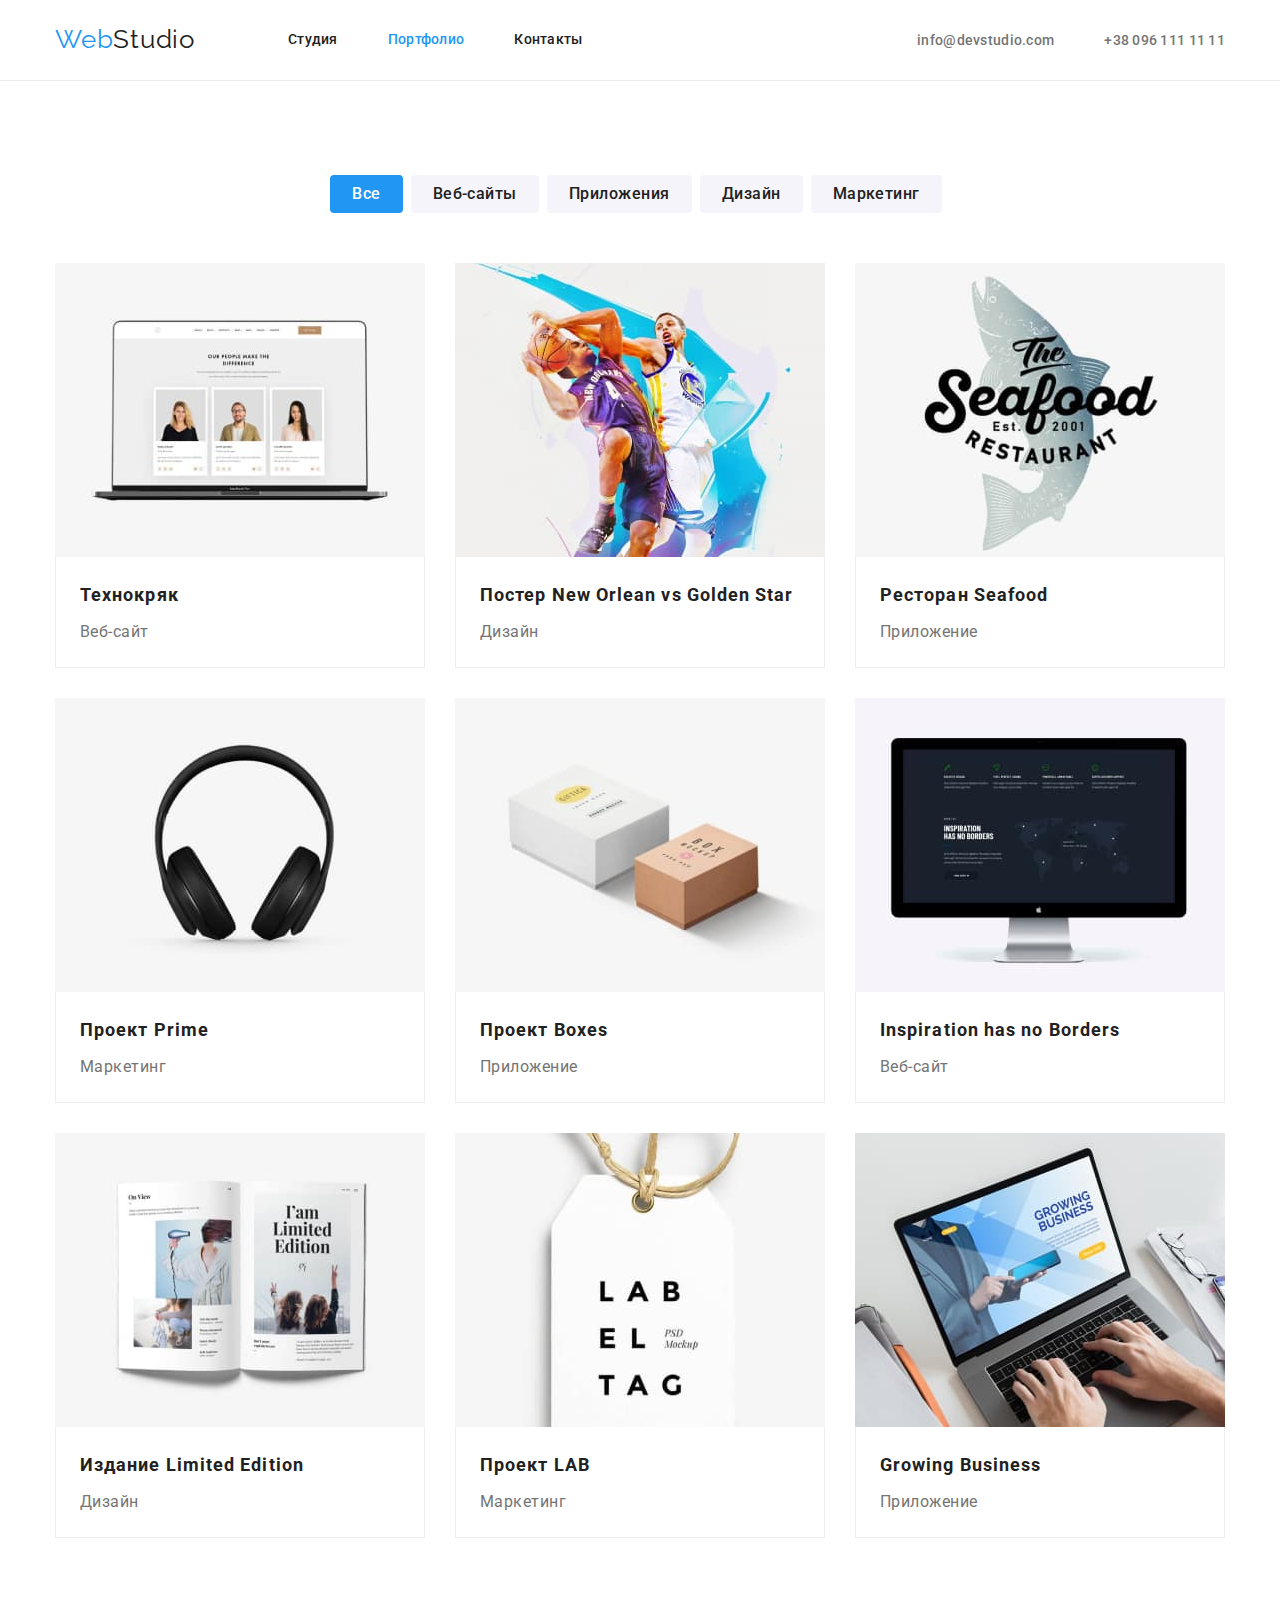
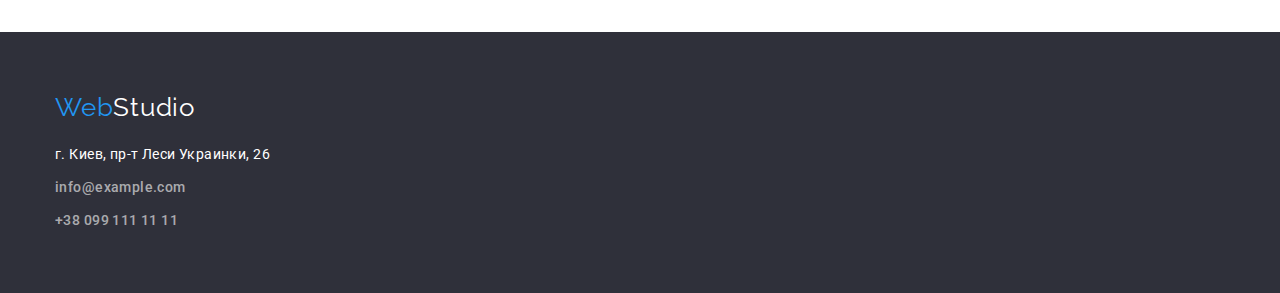
==== portfolio.html @ d3e18451 "Added files from hw-03" ====
<!DOCTYPE html>
<html lang="ru">

<head>
    <meta charset="UTF-8">
    <meta http-equiv="X-UA-Compatible" content="IE=edge">
    <meta name="viewport" content="width=device-width, initial-scale=1.0">
    <title>Студия</title>
    <link rel="stylesheet" href="https://cdnjs.cloudflare.com/ajax/libs/modern-normalize/1.0.0/modern-normalize.min.css">
    <link
        href="https://fonts.googleapis.com/css2?family=Raleway:wght@700&family=Roboto:wght@400;500;700;900&display=swap"
        rel="stylesheet">
    <link rel="stylesheet" href="./css/styles.css">
</head>

<body>
    <header class="head">
        <div class="container">
            <div class="head-nav">
                <a class="logo link" lang="en" href="./index.html">Web<span class="logo-studio">Studio</span></a>
                <nav class="nav">
                    <ul class="nav-link">
                        <li class="item">
                            <a class="nav link" href="./index.html">Студия</a>
                        </li>
                        <li class="item">
                            <a class="nav link current-page" href="./portfolio.html">Портфолио</a>
                        </li>
                        <li class="item">
                            <a class="nav link" href="#contacts">Контакты</a>
                        </li>
                    </ul>
                </nav>
                <ul class="nav-contact">
                    <li class="item">
                        <a class="contact link" href="mailto:info@devstudio.com">info@devstudio.com</a>
                    </li>
                    <li class="item">
                        <a class="contact link" href="tel:+380961111111">+38 096 111 11 11</a>
                    </li>
                </ul>
            </div>
        </div>
    </header>

    <main>
        <section class="section">
            <div class="container">
                <h1 class="visually-hidden">Портфолио</h1>
                <ul class="filter">
                    <li class="item">
                        <button class="filter-button active" type="button">Все</button>
                    </li>
                    <li class="item">
                        <button class="filter-button" type="button">Веб-сайты</button>
                    </li>
                    <li class="item">
                        <button class="filter-button" type="button">Приложения</button>
                    </li>
                    <li class="item">
                        <button class="filter-button" type="button">Дизайн</button>
                    </li>
                    <li class="item">
                        <button class="filter-button" type="button">Маркетинг</button>
                    </li>
                </ul>
                <ul class="work-list">
                    <li class="item">
                        <a class="link" href="">
                            <img src="./images/portfolio/img-techno.jpg" alt="Страница сайта с командой" width="370" height="294">
                            <div class="text-project">
                                <h2 class="project">Технокряк</h2>
                                <p class="project-description">Веб-сайт</p>
                            </div>
                        </a>
                    </li>
                    <li class="item">
                        <a class="link" href="">
                            <img src="./images/portfolio/img-basketball.jpg" alt="Баскетболисты" width="370" height="294">
                            <div class="text-project">
                                <h2 class="project">Постер New Orlean vs Golden Star</h2>
                                <p class="project-description">Дизайн</p>
                            </div>
                        </a>
                    </li>
                    <li class="item">
                        <a class="link" href="">
                            <img src="./images/portfolio/img-seafood.jpg" alt="Логотип ресторана Seafood" width="370" height="294">
                            <div class="text-project">
                                <h2 class="project">Ресторан Seafood</h2>
                                <p class="project-description">Приложение</p>
                            </div>
                        </a>
                    </li>
                    <li class="item">
                        <a class="link" href="">
                            <img src="./images/portfolio/img-headphones.jpg" alt="Наушники" width="370" height="294">
                            <div class="text-project">
                                <h2 class="project">Проект Prime</h2>
                                <p class="project-description">Маркетинг</p>
                            </div>
                        </a>
                    </li>
                    <li class="item">
                        <a class="link" href="">
                            <img src="./images/portfolio/img-boxes.jpg" alt="Коробки" width="370" height="294">
                            <div class="text-project">
                                <h2 class="project">Проект Boxes</h2>
                                <p class="project-description">Приложение</p>
                            </div>
                        </a>
                    </li>
                    <li class="item">
                        <a class="link" href="">
                            <img src="./images/portfolio/img-monitor.jpg" alt="Монитор" width="370" height="294">
                            <div class="text-project">
                                <h2 class="project">Inspiration has no Borders</h2>
                                <p class="project-description">Веб-сайт</p>
                            </div>
                        </a>
                    </li>
                    <li class="item">
                        <a class="link" href="">
                            <img src="./images/portfolio/img-limited.jpg" alt="Журнал" width="370" height="294">
                            <div class="text-project">
                                <h2 class="project">Издание Limited Edition</h2>
                                <p class="project-description">Дизайн</p>
                            </div>
                        </a>
                    </li>
                    <li class="item">
                        <a class="link" href="">
                            <img src="./images/portfolio/img-lab.jpg" alt="Ярлык" width="370" height="294">
                            <div class="text-project">
                                <h2 class="project">Проект LAB</h2>
                                <p class="project-description">Маркетинг</p>
                            </div>
                        </a>
                    </li>
                    <li class="item">
                        <a class="link" href="">
                            <img src="./images/portfolio/img-laptop.jpg" alt="Ноутбук" width="370" height="294">
                            <div class="text-project">
                                <h2 class="project">Growing Business</h2>
                                <p class="project-description">Приложение</p>
                            </div>
                        </a>
                    </li>
                </ul>
            </div>
        </section>
    </main>
    
    <footer class="footer">
        <div class="container">
            <a class="logo link" lang="en" href="./index.html">Web<span class="logo-studio">Studio</span></a>
            <address class="footer-adress" id="contacts">
                <ul>
                    <li>
                        <a class="adress link" href="https://goo.gl/maps/GVKszzcCuVBAkBWa6" target="_blank"
                            rel="noopener noreferrer">г. Киев, пр-т Леси Украинки, 26</a>
                    </li>
                    <li>
                        <a class="contact link" href="mailto:info@example.com">info@example.com</a>
                    </li>
                    <li>
                        <a class="contact link" href="tel:+380991111111">+38 099 111 11 11</a>
                    </li>
                </ul>
            </address>
        </div>
    </footer>

</body>

</html>
---- css/styles.css ----
/* Основное */


:root {
    --primary-text-color: #757575;
    --secondary-text-color: #212121;
    --white-text-color: #FFFFFF;
    --alternative-text-color: #2196F3;
    --secondary-background-color: #F5F4FA;
    --footer-background-color: #2F303A;
    --primary-backgound-color: #FFFFFF;
    --contact-text-color: rgba(255, 255, 255, 0.6);
    --button-background-color: #188CE8;
}


body {
    color: var(--primary-text-color);
    font-family: "Roboto", sans-serif;
    background-color: var(--primary-backgound-color);
}


li {
    list-style-type: none;
}


h1,
h2,
h3,
ul,
p,
ul {
    margin: 0;
    padding: 0;
}


.container {
    width: 1200px;
    padding: 0 15px;
    margin: auto;
}

.section {
    padding-top: 94px;
    padding-bottom: 94px;
}


/* Хедер */


.head {
    border-bottom: 1px solid #ECECEC;
}


.logo-studio {
    color: var(--secondary-text-color);
}


.head-nav {
    display: flex;
    align-items: center;
    max-height: 80px;
}

.nav-link,
.nav-contact {
    display: flex;
}

.nav-link {
    margin-left: 93px;
}


.nav-contact .item + .item {
    margin-left: 50px;
}

.nav-link .item + .item {
    margin-left: 50px;
}

.nav-contact {
    margin-left: auto;
    padding-top: 32px;
    padding-bottom: 32px;
}

.nav {
    color: var(--secondary-text-color);
    font-weight: 500;
    font-size: 14px;
    line-height: 1.14;
    letter-spacing: 0.02em;
}


.contact {
    color: var(--primary-text-color);
    font-weight: 500;
    font-size: 14px;
    line-height: 1.14;
    letter-spacing: 0.02em;
}


.adress {
    color: var(--white-text-color);
    font-size: 14px;
    line-height: 1.71;    
    letter-spacing: 0.03em;
}



/* Главные секции */

/* Герой */

.hero,
.footer {
    background-color: var(--footer-background-color);
}

.hero {
    padding-top: 200px;
    padding-bottom: 200px;
}

.hero > .container {
    margin-left: auto;
    margin-right: auto;
    align-items: center;
    
}

.text-hero {
    color: var(--white-text-color);
    font-weight: 900;
    font-size: 44px;
    line-height: 1.36;
    text-align: center;
    letter-spacing: 0.06em;
    text-transform: uppercase;
    width: 696px;
    height: 120px;
    margin-bottom: 30px;
    margin-left: auto;
    margin-right: auto;
}


.button {
    font-family: inherit;
    font-weight: 700;
    font-size: 16px;
    line-height: 1.87;
    letter-spacing: 0.06em;
    color: var(--white-text-color);
    background-color: var(--alternative-text-color);
    cursor: pointer;
    display: flex;
    border-radius: 4px;
    padding: 10px 32px;
    border: 0;   
    margin-left: auto;
    margin-right: auto;
}


.button:hover,
.button:focus {
    background-color: var(--button-background-color);
}



/* Наши преимущества */



.section.advantages {
    padding-bottom: 0;
}

.section-header {
    font-weight: 700;
    font-size: 36px;
    line-height: 1.16;
    text-align: center;
    letter-spacing: 0.03em;

    color: var(--secondary-text-color);
}

.visually-hidden {
    position: absolute;
    width: 1px;
    height: 1px;
    margin: -1px;
    border: 0;
    padding: 0;
    white-space: nowrap;
    clip-path: inset(100%);
    clip: rect(0 0 0 0);
    overflow: hidden;
}

.list {
    display: flex;
}

.list > .item {
    width: 270px;
    margin-right: 30px;
}


.list .item:nth-last-child(1) {
    margin-right: 0;
}


.secondary-header {
    font-weight: 700;
    font-size: 14px;
    line-height: 1.14;
    letter-spacing: 0.03em;
    text-transform: uppercase;
    color: var(--secondary-text-color);
    margin-bottom: 10px;
}


.description {
    font-size: 14px;
    line-height: 1.71;
    letter-spacing: 0.03em;
}




/* Чем мы занимаемся */



.images  {
    display: flex;
    margin-top: 50px;
}

.images > .img {
    width: 370px;
    margin-right: 30px;
}

.images .img:nth-last-child(1) {
    margin-right: 0;
}



/* Наша команда */



.team {
    background-color: var(--secondary-background-color);
}


.name {
    font-weight: 500;
    font-size: 16px;
    line-height: 1.19;
    text-align: center;
    letter-spacing: 0.03em;
    color: var(--secondary-text-color);
}


.profession {
    font-size: 16px;
    line-height: 1.19;
    text-align: center;
    letter-spacing: 0.03em;
}

.team-list {
    display: flex;
    margin-top: 50px;
}

.team-list .teammate {
    background-color: var(--white-text-color);
    width: 270px;
    margin-right: 30px;
    padding-bottom: 30px;
    box-shadow: 0px 1px 3px rgba(0, 0, 0, 0.12), 0px 1px 1px rgba(0, 0, 0, 0.14), 0px 2px 1px rgba(0, 0, 0, 0.2);
    border-radius: 0px 0px 4px 4px;
}

.team-list .teammate:nth-last-child(1) {
    margin-right: 0;
}


.name {
    margin-top: 30px;
    margin-bottom: 10px;
}



/* Футер */



.logo {         
    font-family: "Raleway", sans-serif;
    color: var(--alternative-text-color);
    font-size: 26px;
    line-height: 1.2;
    letter-spacing: 0.03em;
}



.footer .contact {
    line-height: 1.71;
    letter-spacing: 0.03em;
    color: var(--contact-text-color);
}


.footer .logo-studio {
    color: var(--white-text-color);
}


.footer {
    padding-top: 60px;
    padding-bottom: 60px;
}


.footer-adress li:not(:first-child) {
    margin-top: 9px;
}


.link {
    text-decoration: none;
    display: inline-block;
}


.footer-adress {
    font-style: normal;
    margin-top: 20px;
}


.link:hover,
link:focus {
    color: var(--alternative-text-color)
}





/* Страничка Портфолио */

/* Фильтр */

.filter {
    display: flex;
    align-items: center;
    margin-left: auto;
    margin-right: auto;
    justify-content: center;
    margin-bottom: 50px;
}


.filter-button {
    font-family: inherit;
    color: var(--secondary-text-color);
    background-color: var(--secondary-background-color);
    font-weight: 500;
    font-size: 16px;
    line-height: 1.62;
    letter-spacing: 0.03em;
    cursor: pointer;
    border-radius: 4px;
    border: 0;
    padding: 6px 22px;
}

.filter .item {
    margin-right: 8px;
}

.filter .img:nth-last-child(1) {
    margin-right: 0;
}


.filter-button:hover,
.filter-button:focus,
.active {
    color: var(--white-text-color);
    background-color: var(--alternative-text-color);
}


/* Работы */

.project {
    font-weight: 700;
    font-size: 18px;
    line-height: 2;
    letter-spacing: 0.06em;
    color: var(--secondary-text-color);
}


.project-description {
    font-size: 16px;
    line-height: 1.88;
    letter-spacing: 0.03em;
    color: var(--primary-text-color);
    margin-top: 4px;
}


.current-page {
    color: var(--alternative-text-color);
}

.work-list {
    display: flex;
    margin-top: 50px;
    flex-wrap: wrap;
}

.work-list .item {
    width: 370px;
    margin-right: 30px;
    margin-bottom: 30px;
}

.text-project {
    padding: 20px 24px;
    border: 1px solid #EEEEEE;
    border-top: none;
}

.link img {
    display: block;
}

.work-list .item:nth-child(3n) {
    margin-right: 0;
}

.work-list .item:nth-last-child(-n+3) {
    margin-bottom: 0;
}

.work-list .link {
    display: block;
}
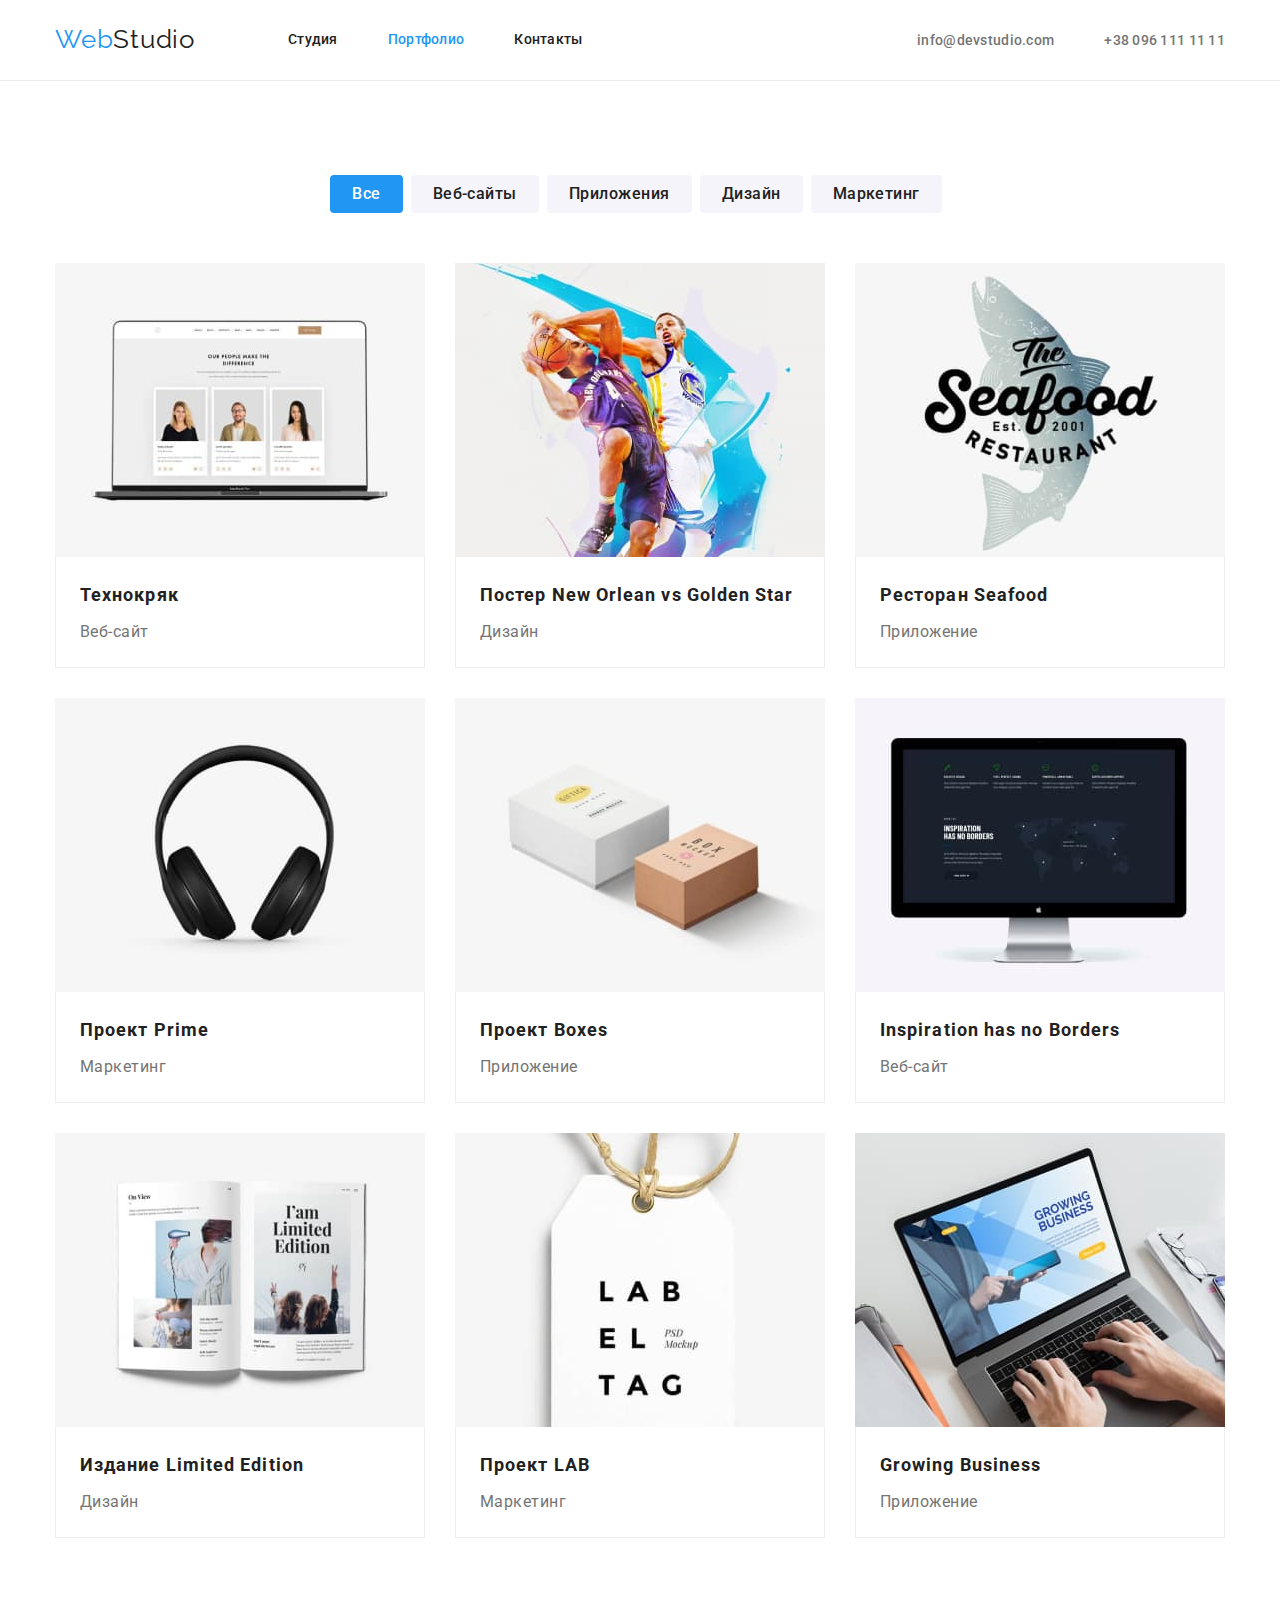
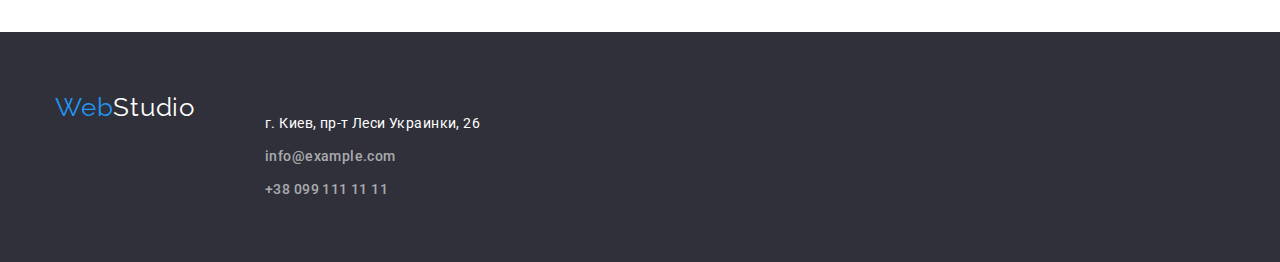
==== commit 0a8fbd91: "added icons" ====
--- a/portfolio.html
+++ b/portfolio.html
@@ -154,10 +154,10 @@
     <footer class="footer">
         <div class="container">
             <a class="logo link" lang="en" href="./index.html">Web<span class="logo-studio">Studio</span></a>
-            <address class="footer-adress" id="contacts">
+            <address class="footer-address" id="contacts">
                 <ul>
                     <li>
-                        <a class="adress link" href="https://goo.gl/maps/GVKszzcCuVBAkBWa6" target="_blank"
+                        <a class="address link" href="https://goo.gl/maps/GVKszzcCuVBAkBWa6" target="_blank"
                             rel="noopener noreferrer">г. Киев, пр-т Леси Украинки, 26</a>
                     </li>
                     <li>
--- a/css/styles.css
+++ b/css/styles.css
@@ -14,6 +14,17 @@
 }
 
 
+html {
+    box-sizing: border-box;
+}
+
+*,
+*::after,
+*::before {
+    box-sizing: inherit;
+}
+
+
 body {
     color: var(--primary-text-color);
     font-family: "Roboto", sans-serif;
@@ -23,6 +34,12 @@
 
 li {
     list-style-type: none;
+}
+
+img {
+    display: block;
+    max-width: 100%;
+    height: auto;
 }
 
 
@@ -68,11 +85,13 @@
     max-height: 80px;
 }
 
+
 .nav-link,
 .nav-contact {
     display: flex;
 }
 
+
 .nav-link {
     margin-left: 93px;
 }
@@ -82,9 +101,11 @@
     margin-left: 50px;
 }
 
+
 .nav-link .item + .item {
     margin-left: 50px;
 }
+
 
 .nav-contact {
     margin-left: auto;
@@ -110,7 +131,7 @@
 }
 
 
-.adress {
+.address {
     color: var(--white-text-color);
     font-size: 14px;
     line-height: 1.71;    
@@ -123,21 +144,23 @@
 
 /* Герой */
 
-.hero,
-.footer {
-    background-color: var(--footer-background-color);
-}
-
 .hero {
+    width: 1600px;
     padding-top: 200px;
     padding-bottom: 200px;
-}
+    background-color: #C4C4C4;
+    background-image: linear-gradient(to right, rgba(47, 48, 58, 0.4), rgba(47, 48, 58, 0.4)),
+    url(../images/hero-img.jpg);
+    background-repeat: no-repeat;
+    background-size: cover;
+    background-position: center;
+}
+
 
 .hero > .container {
     margin-left: auto;
     margin-right: auto;
-    align-items: center;
-    
+    align-items: center;    
 }
 
 .text-hero {
@@ -331,7 +354,9 @@
     letter-spacing: 0.03em;
 }
 
-
+.footer {
+    background-color: var(--footer-background-color);
+}
 
 .footer .contact {
     line-height: 1.71;
@@ -351,7 +376,7 @@
 }
 
 
-.footer-adress li:not(:first-child) {
+.footer-address li:not(:first-child) {
     margin-top: 9px;
 }
 
@@ -362,7 +387,7 @@
 }
 
 
-.footer-adress {
+.footer-address {
     font-style: normal;
     margin-top: 20px;
 }
@@ -374,6 +399,16 @@
 }
 
 
+.footer .container {
+    display: flex;
+    gap: 70px;
+}
+
+.footer .secondary-header {
+    color: var(--white-text-color);
+    padding-top: 12px;
+    margin-bottom: 20px;
+}
 
 
 
@@ -464,9 +499,6 @@
     border-top: none;
 }
 
-.link img {
-    display: block;
-}
 
 .work-list .item:nth-child(3n) {
     margin-right: 0;
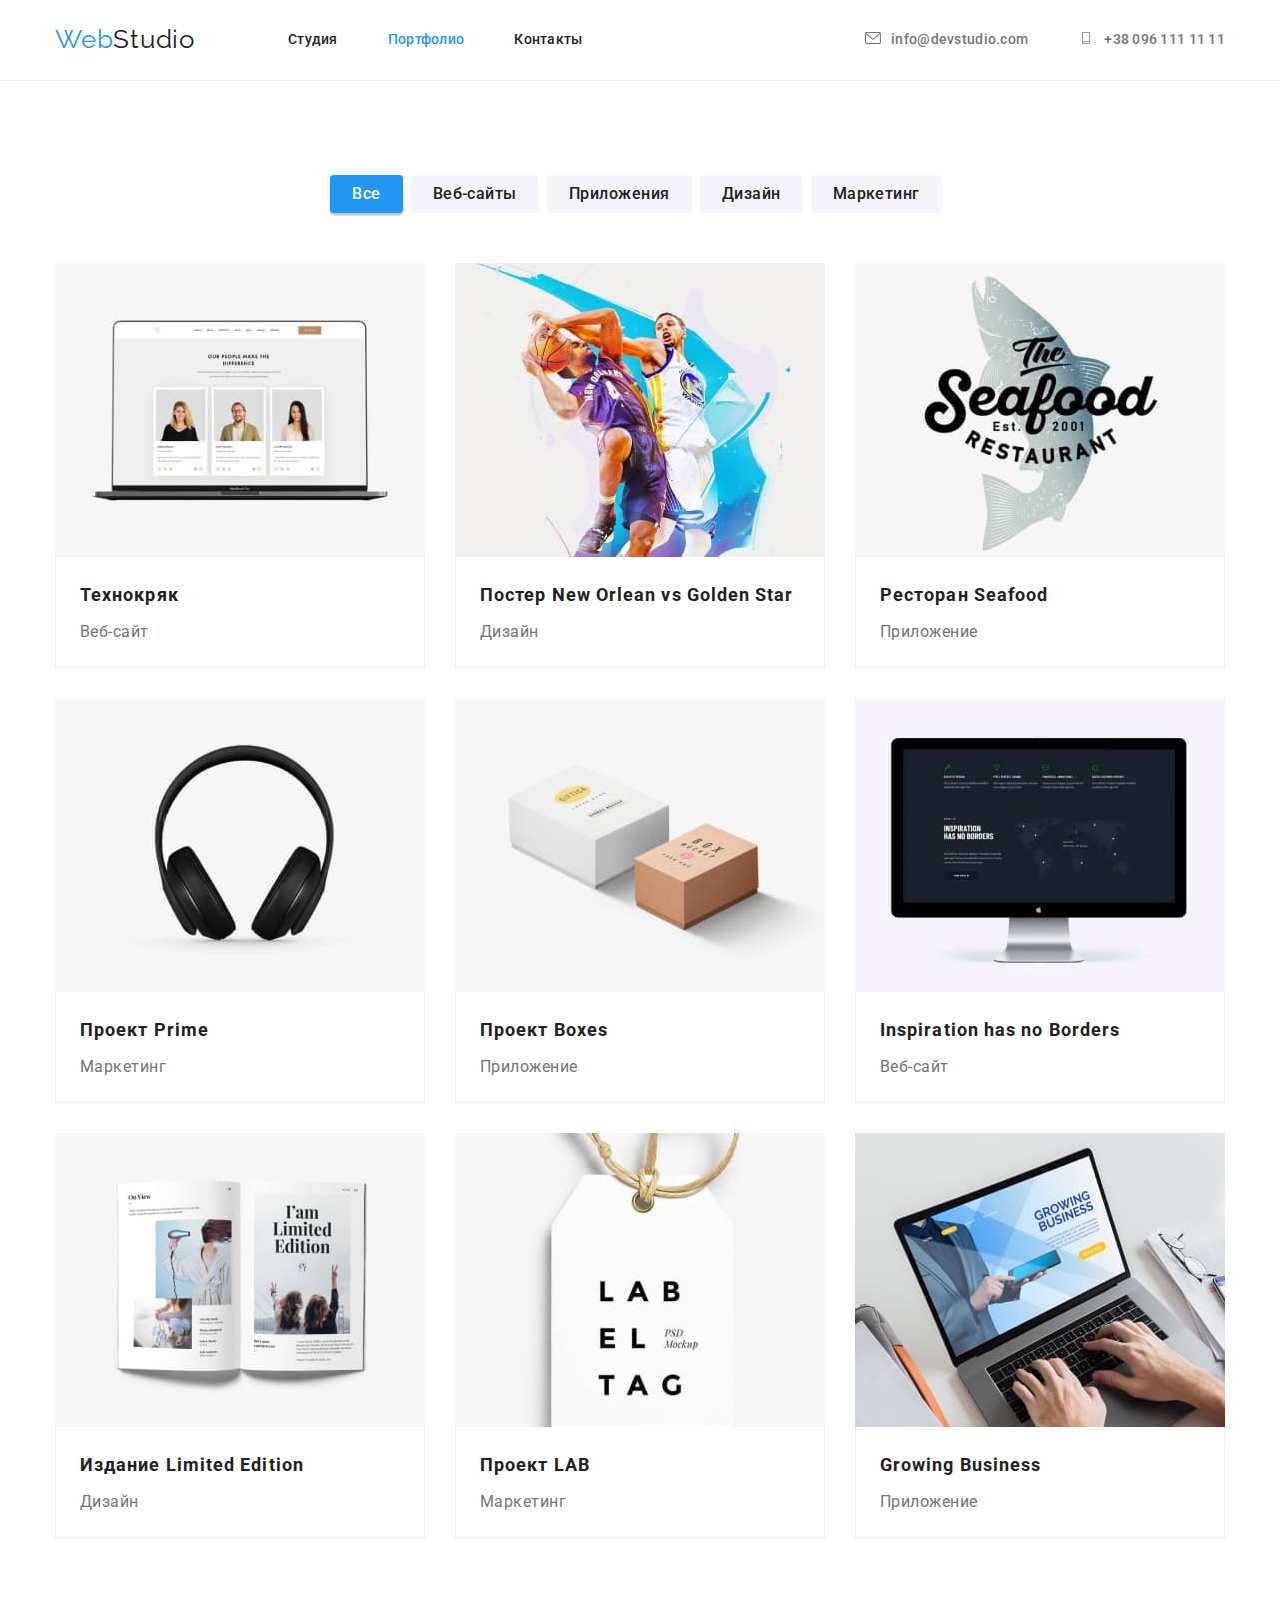
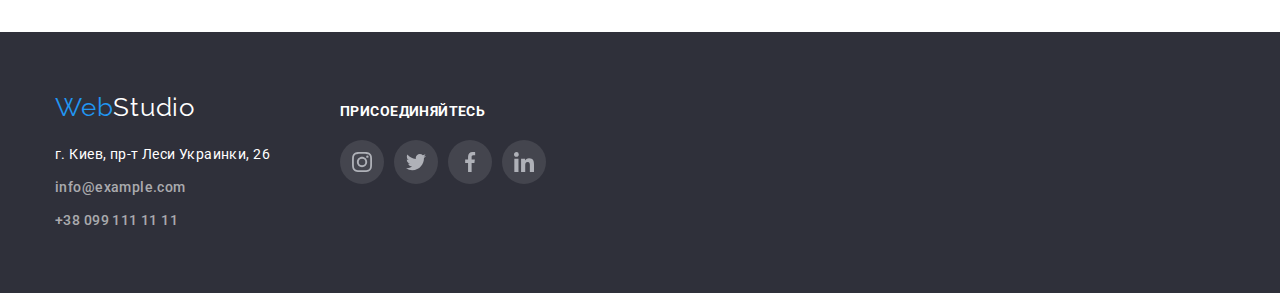
==== commit 0c7d74bf: "Added icons and css for hw-04" ====
--- a/portfolio.html
+++ b/portfolio.html
@@ -1,176 +1,272 @@
 <!DOCTYPE html>
 <html lang="ru">
+  <head>
+    <meta charset="UTF-8" />
+    <meta http-equiv="X-UA-Compatible" content="IE=edge" />
+    <meta name="viewport" content="width=device-width, initial-scale=1.0" />
+    <title>Студия</title>
+    <link
+      rel="stylesheet"
+      href="https://cdnjs.cloudflare.com/ajax/libs/modern-normalize/1.0.0/modern-normalize.min.css"
+    />
+    <link
+      href="https://fonts.googleapis.com/css2?family=Raleway:wght@700&family=Roboto:wght@400;500;700;900&display=swap"
+      rel="stylesheet"
+    />
+    <link rel="stylesheet" href="./css/styles.css" />
+  </head>
 
-<head>
-    <meta charset="UTF-8">
-    <meta http-equiv="X-UA-Compatible" content="IE=edge">
-    <meta name="viewport" content="width=device-width, initial-scale=1.0">
-    <title>Студия</title>
-    <link rel="stylesheet" href="https://cdnjs.cloudflare.com/ajax/libs/modern-normalize/1.0.0/modern-normalize.min.css">
-    <link
-        href="https://fonts.googleapis.com/css2?family=Raleway:wght@700&family=Roboto:wght@400;500;700;900&display=swap"
-        rel="stylesheet">
-    <link rel="stylesheet" href="./css/styles.css">
-</head>
-
-<body>
+  <body>
     <header class="head">
-        <div class="container">
-            <div class="head-nav">
-                <a class="logo link" lang="en" href="./index.html">Web<span class="logo-studio">Studio</span></a>
-                <nav class="nav">
-                    <ul class="nav-link">
-                        <li class="item">
-                            <a class="nav link" href="./index.html">Студия</a>
-                        </li>
-                        <li class="item">
-                            <a class="nav link current-page" href="./portfolio.html">Портфолио</a>
-                        </li>
-                        <li class="item">
-                            <a class="nav link" href="#contacts">Контакты</a>
-                        </li>
-                    </ul>
-                </nav>
-                <ul class="nav-contact">
-                    <li class="item">
-                        <a class="contact link" href="mailto:info@devstudio.com">info@devstudio.com</a>
-                    </li>
-                    <li class="item">
-                        <a class="contact link" href="tel:+380961111111">+38 096 111 11 11</a>
-                    </li>
-                </ul>
-            </div>
-        </div>
+      <div class="container">
+        <div class="head-nav">
+          <a class="logo link" lang="en" href="./index.html"
+            >Web<span class="logo-studio">Studio</span></a
+          >
+          <nav class="nav">
+            <ul class="nav-link">
+              <li class="item">
+                <a class="nav link" href="./index.html">Студия</a>
+              </li>
+              <li class="item">
+                <a class="nav link current-page" href="./portfolio.html">Портфолио</a>
+              </li>
+              <li class="item">
+                <a class="nav link" href="#contacts">Контакты</a>
+              </li>
+            </ul>
+          </nav>
+          <ul class="nav-contact">
+            <li class="item">
+              <a class="contact link" href="mailto:info@devstudio.com">
+                <svg width="16" height="12">
+                  <use href="./images/icons.svg#icon-envelope"></use>
+                </svg>
+                info@devstudio.com</a
+              >
+            </li>
+            <li class="item">
+              <a class="contact link" href="tel:+380961111111">
+                <svg width="16" height="12">
+                  <use href="./images/icons.svg#icon-smartphone"></use>
+                </svg>
+                +38 096 111 11 11</a
+              >
+            </li>
+          </ul>
+        </div>
+      </div>
     </header>
 
     <main>
-        <section class="section">
-            <div class="container">
-                <h1 class="visually-hidden">Портфолио</h1>
-                <ul class="filter">
-                    <li class="item">
-                        <button class="filter-button active" type="button">Все</button>
-                    </li>
-                    <li class="item">
-                        <button class="filter-button" type="button">Веб-сайты</button>
-                    </li>
-                    <li class="item">
-                        <button class="filter-button" type="button">Приложения</button>
-                    </li>
-                    <li class="item">
-                        <button class="filter-button" type="button">Дизайн</button>
-                    </li>
-                    <li class="item">
-                        <button class="filter-button" type="button">Маркетинг</button>
-                    </li>
-                </ul>
-                <ul class="work-list">
-                    <li class="item">
-                        <a class="link" href="">
-                            <img src="./images/portfolio/img-techno.jpg" alt="Страница сайта с командой" width="370" height="294">
-                            <div class="text-project">
-                                <h2 class="project">Технокряк</h2>
-                                <p class="project-description">Веб-сайт</p>
-                            </div>
-                        </a>
-                    </li>
-                    <li class="item">
-                        <a class="link" href="">
-                            <img src="./images/portfolio/img-basketball.jpg" alt="Баскетболисты" width="370" height="294">
-                            <div class="text-project">
-                                <h2 class="project">Постер New Orlean vs Golden Star</h2>
-                                <p class="project-description">Дизайн</p>
-                            </div>
-                        </a>
-                    </li>
-                    <li class="item">
-                        <a class="link" href="">
-                            <img src="./images/portfolio/img-seafood.jpg" alt="Логотип ресторана Seafood" width="370" height="294">
-                            <div class="text-project">
-                                <h2 class="project">Ресторан Seafood</h2>
-                                <p class="project-description">Приложение</p>
-                            </div>
-                        </a>
-                    </li>
-                    <li class="item">
-                        <a class="link" href="">
-                            <img src="./images/portfolio/img-headphones.jpg" alt="Наушники" width="370" height="294">
-                            <div class="text-project">
-                                <h2 class="project">Проект Prime</h2>
-                                <p class="project-description">Маркетинг</p>
-                            </div>
-                        </a>
-                    </li>
-                    <li class="item">
-                        <a class="link" href="">
-                            <img src="./images/portfolio/img-boxes.jpg" alt="Коробки" width="370" height="294">
-                            <div class="text-project">
-                                <h2 class="project">Проект Boxes</h2>
-                                <p class="project-description">Приложение</p>
-                            </div>
-                        </a>
-                    </li>
-                    <li class="item">
-                        <a class="link" href="">
-                            <img src="./images/portfolio/img-monitor.jpg" alt="Монитор" width="370" height="294">
-                            <div class="text-project">
-                                <h2 class="project">Inspiration has no Borders</h2>
-                                <p class="project-description">Веб-сайт</p>
-                            </div>
-                        </a>
-                    </li>
-                    <li class="item">
-                        <a class="link" href="">
-                            <img src="./images/portfolio/img-limited.jpg" alt="Журнал" width="370" height="294">
-                            <div class="text-project">
-                                <h2 class="project">Издание Limited Edition</h2>
-                                <p class="project-description">Дизайн</p>
-                            </div>
-                        </a>
-                    </li>
-                    <li class="item">
-                        <a class="link" href="">
-                            <img src="./images/portfolio/img-lab.jpg" alt="Ярлык" width="370" height="294">
-                            <div class="text-project">
-                                <h2 class="project">Проект LAB</h2>
-                                <p class="project-description">Маркетинг</p>
-                            </div>
-                        </a>
-                    </li>
-                    <li class="item">
-                        <a class="link" href="">
-                            <img src="./images/portfolio/img-laptop.jpg" alt="Ноутбук" width="370" height="294">
-                            <div class="text-project">
-                                <h2 class="project">Growing Business</h2>
-                                <p class="project-description">Приложение</p>
-                            </div>
-                        </a>
-                    </li>
-                </ul>
-            </div>
-        </section>
+      <section class="section">
+        <div class="container">
+          <h1 class="visually-hidden">Портфолио</h1>
+          <ul class="filter">
+            <li class="item">
+              <button class="filter-button active" type="button">Все</button>
+            </li>
+            <li class="item">
+              <button class="filter-button" type="button">Веб-сайты</button>
+            </li>
+            <li class="item">
+              <button class="filter-button" type="button">Приложения</button>
+            </li>
+            <li class="item">
+              <button class="filter-button" type="button">Дизайн</button>
+            </li>
+            <li class="item">
+              <button class="filter-button" type="button">Маркетинг</button>
+            </li>
+          </ul>
+          <ul class="work-list">
+            <li class="item">
+              <a class="link" href="">
+                <img
+                  src="./images/portfolio/img-techno.jpg"
+                  alt="Страница сайта с командой"
+                  width="370"
+                  height="294"
+                />
+                <div class="text-project">
+                  <h2 class="project">Технокряк</h2>
+                  <p class="project-description">Веб-сайт</p>
+                </div>
+              </a>
+            </li>
+            <li class="item">
+              <a class="link" href="">
+                <img
+                  src="./images/portfolio/img-basketball.jpg"
+                  alt="Баскетболисты"
+                  width="370"
+                  height="294"
+                />
+                <div class="text-project">
+                  <h2 class="project">Постер New Orlean vs Golden Star</h2>
+                  <p class="project-description">Дизайн</p>
+                </div>
+              </a>
+            </li>
+            <li class="item">
+              <a class="link" href="">
+                <img
+                  src="./images/portfolio/img-seafood.jpg"
+                  alt="Логотип ресторана Seafood"
+                  width="370"
+                  height="294"
+                />
+                <div class="text-project">
+                  <h2 class="project">Ресторан Seafood</h2>
+                  <p class="project-description">Приложение</p>
+                </div>
+              </a>
+            </li>
+            <li class="item">
+              <a class="link" href="">
+                <img
+                  src="./images/portfolio/img-headphones.jpg"
+                  alt="Наушники"
+                  width="370"
+                  height="294"
+                />
+                <div class="text-project">
+                  <h2 class="project">Проект Prime</h2>
+                  <p class="project-description">Маркетинг</p>
+                </div>
+              </a>
+            </li>
+            <li class="item">
+              <a class="link" href="">
+                <img
+                  src="./images/portfolio/img-boxes.jpg"
+                  alt="Коробки"
+                  width="370"
+                  height="294"
+                />
+                <div class="text-project">
+                  <h2 class="project">Проект Boxes</h2>
+                  <p class="project-description">Приложение</p>
+                </div>
+              </a>
+            </li>
+            <li class="item">
+              <a class="link" href="">
+                <img
+                  src="./images/portfolio/img-monitor.jpg"
+                  alt="Монитор"
+                  width="370"
+                  height="294"
+                />
+                <div class="text-project">
+                  <h2 class="project">Inspiration has no Borders</h2>
+                  <p class="project-description">Веб-сайт</p>
+                </div>
+              </a>
+            </li>
+            <li class="item">
+              <a class="link" href="">
+                <img
+                  src="./images/portfolio/img-limited.jpg"
+                  alt="Журнал"
+                  width="370"
+                  height="294"
+                />
+                <div class="text-project">
+                  <h2 class="project">Издание Limited Edition</h2>
+                  <p class="project-description">Дизайн</p>
+                </div>
+              </a>
+            </li>
+            <li class="item">
+              <a class="link" href="">
+                <img src="./images/portfolio/img-lab.jpg" alt="Ярлык" width="370" height="294" />
+                <div class="text-project">
+                  <h2 class="project">Проект LAB</h2>
+                  <p class="project-description">Маркетинг</p>
+                </div>
+              </a>
+            </li>
+            <li class="item">
+              <a class="link" href="">
+                <img
+                  src="./images/portfolio/img-laptop.jpg"
+                  alt="Ноутбук"
+                  width="370"
+                  height="294"
+                />
+                <div class="text-project">
+                  <h2 class="project">Growing Business</h2>
+                  <p class="project-description">Приложение</p>
+                </div>
+              </a>
+            </li>
+          </ul>
+        </div>
+      </section>
     </main>
-    
+
     <footer class="footer">
-        <div class="container">
-            <a class="logo link" lang="en" href="./index.html">Web<span class="logo-studio">Studio</span></a>
-            <address class="footer-address" id="contacts">
-                <ul>
-                    <li>
-                        <a class="address link" href="https://goo.gl/maps/GVKszzcCuVBAkBWa6" target="_blank"
-                            rel="noopener noreferrer">г. Киев, пр-т Леси Украинки, 26</a>
-                    </li>
-                    <li>
-                        <a class="contact link" href="mailto:info@example.com">info@example.com</a>
-                    </li>
-                    <li>
-                        <a class="contact link" href="tel:+380991111111">+38 099 111 11 11</a>
-                    </li>
-                </ul>
-            </address>
-        </div>
+      <h2 class="visually-hidden">Футер</h2>
+      <div class="container">
+        <div>
+          <a class="logo link" lang="en" href="./index.html"
+            >Web<span class="logo-studio">Studio</span></a
+          >
+          <address class="footer-address" id="contacts">
+            <ul>
+              <li>
+                <a
+                  class="address link"
+                  href="https://goo.gl/maps/GVKszzcCuVBAkBWa6"
+                  target="_blank"
+                  rel="noopener noreferrer"
+                  >г. Киев, пр-т Леси Украинки, 26</a
+                >
+              </li>
+              <li>
+                <a class="contact link" href="mailto:info@example.com">info@example.com</a>
+              </li>
+              <li>
+                <a class="contact link" href="tel:+380991111111">+38 099 111 11 11</a>
+              </li>
+            </ul>
+          </address>
+        </div>
+        <div>
+          <h3 class="secondary-header">присоединяйтесь</h3>
+          <ul class="social list">
+            <li class="social-item">
+              <a class="social link" href="">
+                <svg width="20" height="20">
+                  <use href="./images/icons.svg#icon-instagram"></use>
+                </svg>
+              </a>
+            </li>
+            <li class="social-item">
+              <a class="social link" href="">
+                <svg width="20" height="20">
+                  <use href="./images/icons.svg#icon-twitter"></use>
+                </svg>
+              </a>
+            </li>
+            <li class="social-item">
+              <a class="social link" href="">
+                <svg width="20" height="20">
+                  <use href="./images/icons.svg#icon-facebook"></use>
+                </svg>
+              </a>
+            </li>
+            <li class="social-item">
+              <a class="social link" href="">
+                <svg width="20" height="20">
+                  <use href="./images/icons.svg#icon-linkedin"></use>
+                </svg>
+              </a>
+            </li>
+          </ul>
+        </div>
+      </div>
     </footer>
-
-</body>
-
-</html>+  </body>
+</html>
--- a/css/styles.css
+++ b/css/styles.css
@@ -11,6 +11,7 @@
     --primary-backgound-color: #FFFFFF;
     --contact-text-color: rgba(255, 255, 255, 0.6);
     --button-background-color: #188CE8;
+    --fill-color: #AFB1B8;
 }
 
 
@@ -128,6 +129,7 @@
     font-size: 14px;
     line-height: 1.14;
     letter-spacing: 0.02em;
+    gap: 10px;
 }
 
 
@@ -146,14 +148,17 @@
 
 .hero {
     width: 1600px;
+    height: 600px;
     padding-top: 200px;
     padding-bottom: 200px;
+    margin-left: auto;
+    margin-right: auto;
     background-color: #C4C4C4;
     background-image: linear-gradient(to right, rgba(47, 48, 58, 0.4), rgba(47, 48, 58, 0.4)),
     url(../images/hero-img.jpg);
     background-repeat: no-repeat;
     background-size: cover;
-    background-position: center;
+    background-position: 50% 50%;
 }
 
 
@@ -244,6 +249,19 @@
     margin-right: 30px;
 }
 
+.icon {
+    display: flex;
+    background-color: var(--secondary-background-color);
+    padding-top: 20px;
+    padding-bottom: 20px;
+    margin-bottom: 30px;
+    border-radius: 4px;
+}
+
+.icon svg {
+    margin-left: auto;
+    margin-right: auto;
+}
 
 .list .item:nth-last-child(1) {
     margin-right: 0;
@@ -314,6 +332,7 @@
     line-height: 1.19;
     text-align: center;
     letter-spacing: 0.03em;
+    margin-bottom: 16px;
 }
 
 .team-list {
@@ -340,6 +359,50 @@
     margin-bottom: 10px;
 }
 
+.social-item {
+    width: 44px;
+    height: 44px;
+}
+
+.social.link {
+    width: 100%;
+    height: 100%;
+    color: var(--fill-color);
+    border-radius: 50%;
+    justify-content: center;
+    align-items: center;
+}
+
+.social.list {
+    justify-content: center;
+    gap: 10px;
+}
+
+.social.link:hover {
+    background-color: var(--alternative-text-color);
+    fill: var(--primary-backgound-color);
+}
+
+
+
+/* Постоянные клиенты */
+
+.clients {
+    gap: 30px;
+    margin-top: 50px;
+}
+
+.client {
+    color: var(--fill-color);
+    border: 1px solid var(--fill-color);
+    border-radius: 4px;
+    padding: 16px 32px;
+}
+
+.client:hover,
+.client:focus {
+    border: 1px solid var(--alternative-text-color);
+}
 
 
 /* Футер */
@@ -383,7 +446,8 @@
 
 .link {
     text-decoration: none;
-    display: inline-block;
+    display: flex;
+    fill: currentColor;
 }
 
 
@@ -395,8 +459,10 @@
 
 .link:hover,
 link:focus {
-    color: var(--alternative-text-color)
-}
+    color: var(--alternative-text-color);
+}
+
+
 
 
 .footer .container {
@@ -408,6 +474,14 @@
     color: var(--white-text-color);
     padding-top: 12px;
     margin-bottom: 20px;
+}
+
+.footer .social.link {
+    background: rgba(255, 255, 255, 0.1);
+}
+
+.footer .social.link:hover {
+    background-color: var(--alternative-text-color);
 }
 
 
@@ -454,6 +528,7 @@
 .active {
     color: var(--white-text-color);
     background-color: var(--alternative-text-color);
+    box-shadow: 0px 3px 1px rgba(0, 0, 0, 0.1), 0px 1px 2px rgba(0, 0, 0, 0.08), 0px 2px 2px rgba(0, 0, 0, 0.12);
 }
 
 
@@ -510,4 +585,8 @@
 
 .work-list .link {
     display: block;
+}
+
+.work-list .link:hover {
+    box-shadow: 0px 1px 1px rgba(0, 0, 0, 0.12), 0px 4px 4px rgba(0, 0, 0, 0.06), 1px 4px 6px rgba(0, 0, 0, 0.16);
 }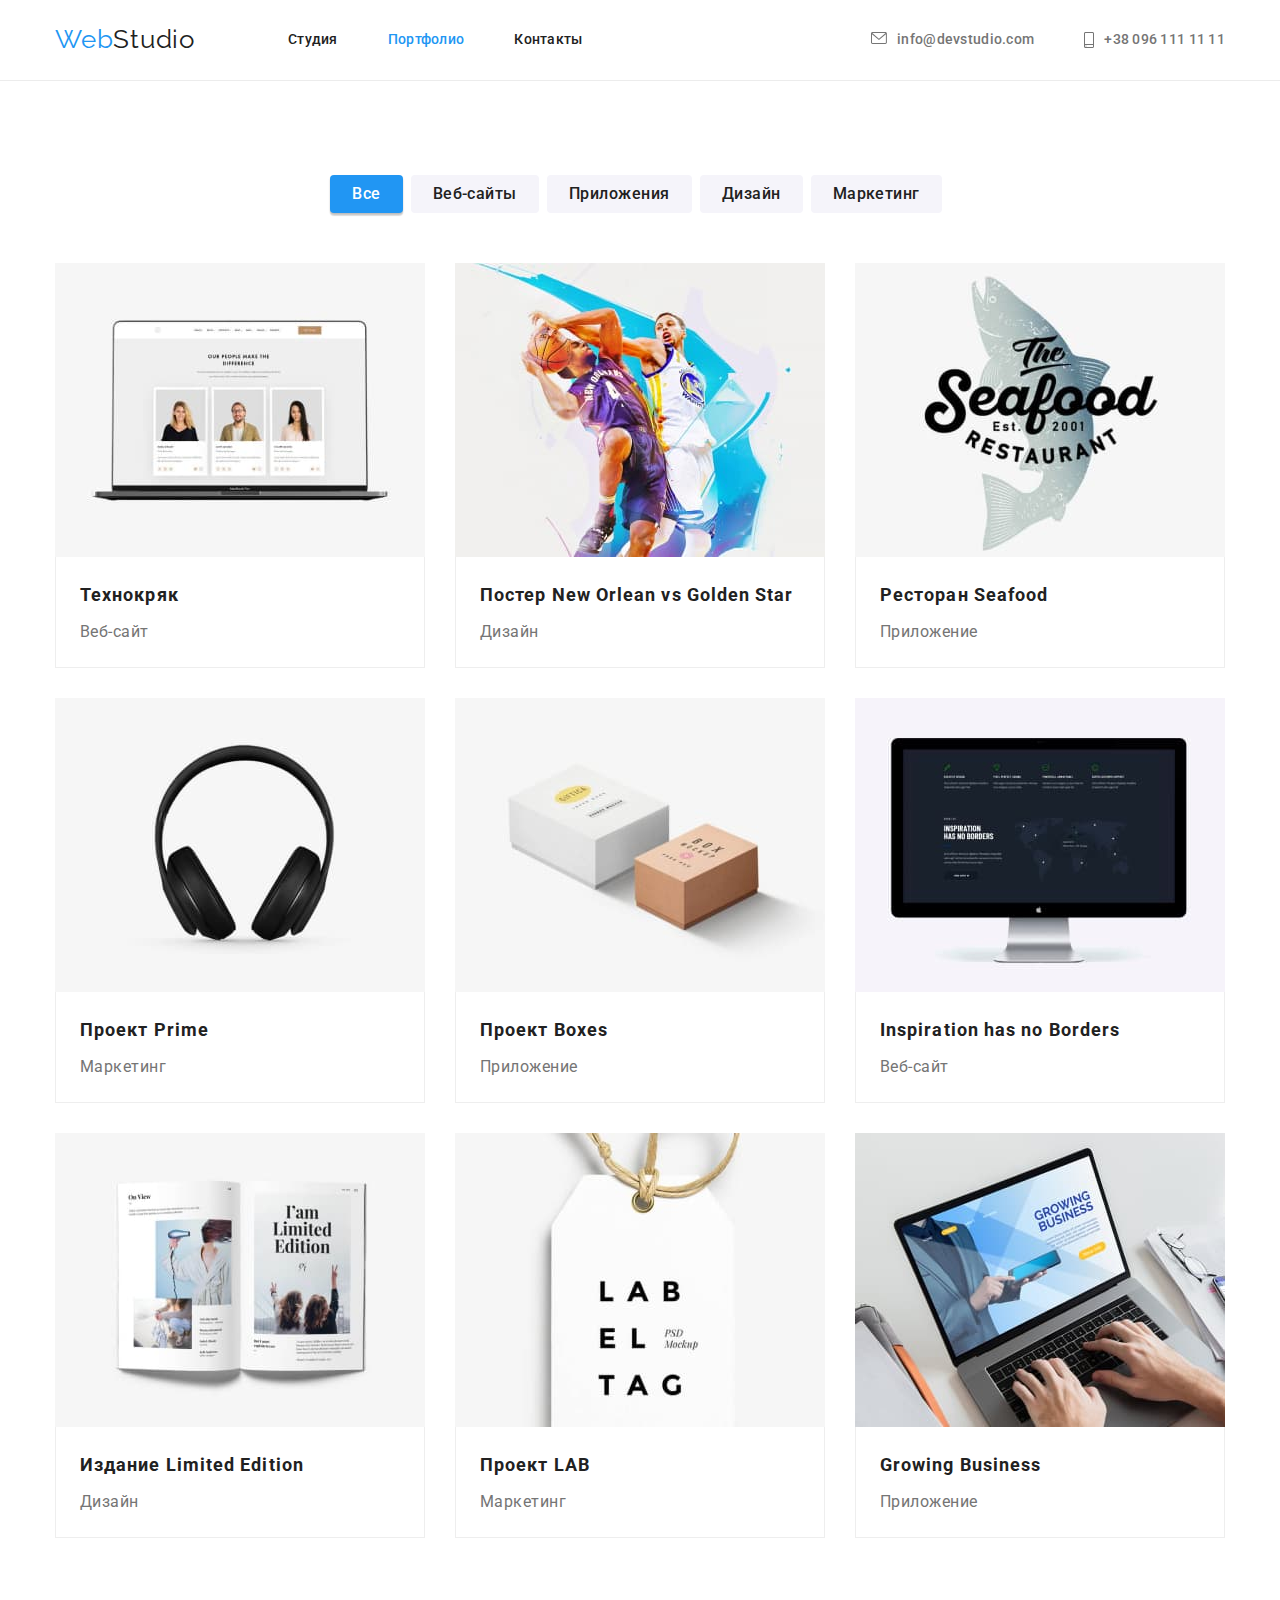
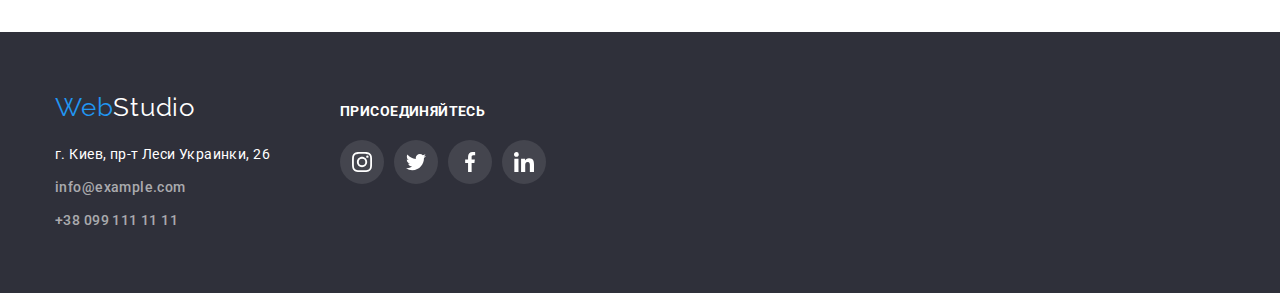
==== commit 3b04af1d: "added changes css" ====
--- a/portfolio.html
+++ b/portfolio.html
@@ -39,7 +39,7 @@
           <ul class="nav-contact">
             <li class="item">
               <a class="contact link" href="mailto:info@devstudio.com">
-                <svg width="16" height="12">
+                <svg class="contact-icon" width="16" height="12">
                   <use href="./images/icons.svg#icon-envelope"></use>
                 </svg>
                 info@devstudio.com</a
@@ -47,7 +47,7 @@
             </li>
             <li class="item">
               <a class="contact link" href="tel:+380961111111">
-                <svg width="16" height="12">
+                <svg class="contact-icon" width="10" height="16">
                   <use href="./images/icons.svg#icon-smartphone"></use>
                 </svg>
                 +38 096 111 11 11</a
@@ -237,29 +237,29 @@
           <h3 class="secondary-header">присоединяйтесь</h3>
           <ul class="social list">
             <li class="social-item">
-              <a class="social link" href="">
-                <svg width="20" height="20">
+              <a class="social-link-footer link" href="">
+                <svg class="social-icon-footer" width="20" height="20">
                   <use href="./images/icons.svg#icon-instagram"></use>
                 </svg>
               </a>
             </li>
             <li class="social-item">
-              <a class="social link" href="">
-                <svg width="20" height="20">
+              <a class="social-link-footer link" href="">
+                <svg class="social-icon-footer" width="20" height="20">
                   <use href="./images/icons.svg#icon-twitter"></use>
                 </svg>
               </a>
             </li>
             <li class="social-item">
-              <a class="social link" href="">
-                <svg width="20" height="20">
+              <a class="social-link-footer link" href="">
+                <svg class="social-icon-footer" width="20" height="20">
                   <use href="./images/icons.svg#icon-facebook"></use>
                 </svg>
               </a>
             </li>
             <li class="social-item">
-              <a class="social link" href="">
-                <svg width="20" height="20">
+              <a class="social-link-footer link" href="">
+                <svg class="social-icon-footer" width="20" height="20">
                   <use href="./images/icons.svg#icon-linkedin"></use>
                 </svg>
               </a>
--- a/css/styles.css
+++ b/css/styles.css
@@ -33,7 +33,7 @@
 }
 
 
-li {
+ul {
     list-style-type: none;
 }
 
@@ -48,8 +48,7 @@
 h2,
 h3,
 ul,
-p,
-ul {
+p {
     margin: 0;
     padding: 0;
 }
@@ -124,6 +123,7 @@
 
 
 .contact {
+    display: flex;
     color: var(--primary-text-color);
     font-weight: 500;
     font-size: 14px;
@@ -132,6 +132,10 @@
     gap: 10px;
 }
 
+.contact-icon {
+    fill: currentColor;
+}
+
 
 .address {
     color: var(--white-text-color);
@@ -147,8 +151,7 @@
 /* Герой */
 
 .hero {
-    width: 1600px;
-    height: 600px;
+    max-width: 1600px;
     padding-top: 200px;
     padding-bottom: 200px;
     margin-left: auto;
@@ -252,16 +255,14 @@
 .icon {
     display: flex;
     background-color: var(--secondary-background-color);
-    padding-top: 20px;
-    padding-bottom: 20px;
     margin-bottom: 30px;
     border-radius: 4px;
-}
-
-.icon svg {
-    margin-left: auto;
-    margin-right: auto;
-}
+    width: 270px;
+    height: 120px;
+    justify-content: center;
+    align-items: center;
+}
+
 
 .list .item:nth-last-child(1) {
     margin-right: 0;
@@ -364,23 +365,30 @@
     height: 44px;
 }
 
-.social.link {
+.social-link {
     width: 100%;
     height: 100%;
     color: var(--fill-color);
     border-radius: 50%;
+    display: flex;
     justify-content: center;
     align-items: center;
 }
+
+.social-icon {
+    fill: currentColor;
+}
+
 
 .social.list {
     justify-content: center;
     gap: 10px;
 }
 
-.social.link:hover {
+.social .social-link:hover,
+.social .social-link:focus {
     background-color: var(--alternative-text-color);
-    fill: var(--primary-backgound-color);
+    color: var(--white-text-color);
 }
 
 
@@ -392,11 +400,24 @@
     margin-top: 50px;
 }
 
+.clients-item {
+    width: 170px;
+    height: 92px;
+}
+
 .client {
+    display: flex;
+    width: 100%;
+    height: 100%;
     color: var(--fill-color);
     border: 1px solid var(--fill-color);
     border-radius: 4px;
-    padding: 16px 32px;
+    justify-content: center;
+    align-items: center;
+}
+
+.client-icon {
+    fill: currentColor;
 }
 
 .client:hover,
@@ -446,8 +467,6 @@
 
 .link {
     text-decoration: none;
-    display: flex;
-    fill: currentColor;
 }
 
 
@@ -463,8 +482,6 @@
 }
 
 
-
-
 .footer .container {
     display: flex;
     gap: 70px;
@@ -476,12 +493,25 @@
     margin-bottom: 20px;
 }
 
-.footer .social.link {
+.social-link-footer {
+    color: var(--white-text-color);
     background: rgba(255, 255, 255, 0.1);
-}
-
-.footer .social.link:hover {
+    width: 100%;
+    height: 100%;
+    border-radius: 50%;
+    display: flex;
+    justify-content: center;
+    align-items: center;
+}
+
+.social-link-footer:hover,
+.social-link-footer:focus {
     background-color: var(--alternative-text-color);
+    color: var(--white-text-color);
+}
+
+.social-icon-footer {
+    fill: currentColor;
 }
 
 
@@ -587,6 +617,7 @@
     display: block;
 }
 
+.work-list .link:hover,
 .work-list .link:hover {
     box-shadow: 0px 1px 1px rgba(0, 0, 0, 0.12), 0px 4px 4px rgba(0, 0, 0, 0.06), 1px 4px 6px rgba(0, 0, 0, 0.16);
 }